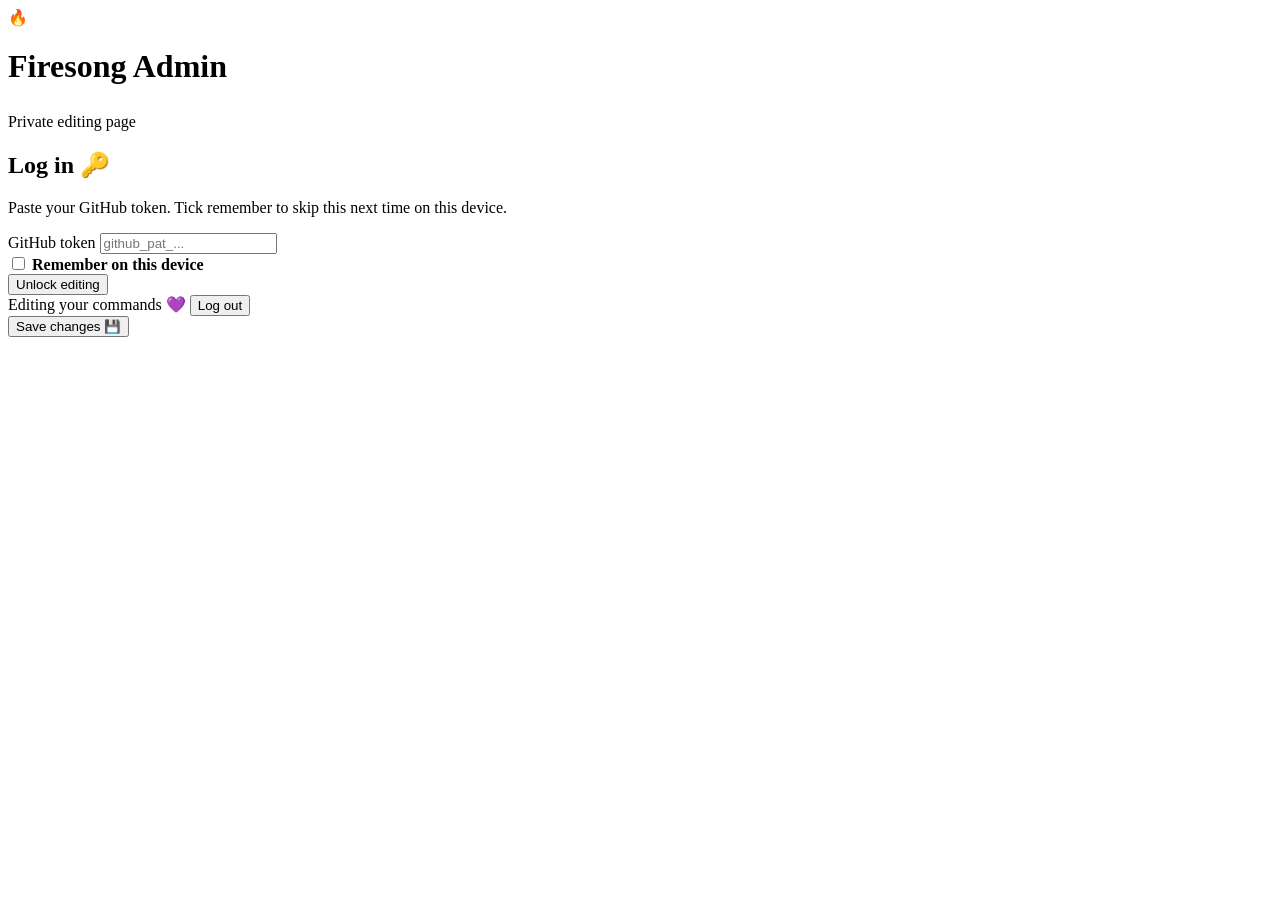
==== admin.html @ 9e0e5a0b "Add admin.html for admin page structure" ====
<!DOCTYPE html>
<html lang="en">
<head>
<meta charset="UTF-8">
<meta name="viewport" content="width=device-width, initial-scale=1.0">
<title>Firesong Admin</title>
<link href="https://fonts.googleapis.com/css2?family=Nunito:wght@400;600;700;800&display=swap" rel="stylesheet">
<link rel="stylesheet" href="assets/css/style.css">
<link rel="stylesheet" href="assets/css/admin.css">
</head>
<body>
<div class="container">

  <header style="margin-bottom: 28px;">
    <span class="flame">🔥</span>
    <h1>Firesong <span>Admin</span></h1>
  </header>
  <span class="admin-tag">Private editing page</span>

  <div id="status" class="status hidden"></div>

  <!-- LOGIN -->
  <div id="login">
    <div class="card">
      <h2>Log in 🔑</h2>
      <p class="note">Paste your GitHub token. Tick remember to skip this next time on this device.</p>
      <label>GitHub token</label>
      <input type="password" id="tokenInput" placeholder="github_pat_...">
      <div class="checkbox-row">
        <input type="checkbox" id="remember">
        <label for="remember" style="text-transform:none;color:var(--muted);font-weight:600;margin:0;">Remember on this device</label>
      </div>
      <button class="btn full" id="loginBtn">Unlock editing</button>
    </div>
  </div>

  <!-- DASHBOARD -->
  <div id="dash" class="hidden">
    <div class="topbar">
      <span class="who">Editing your commands 💜</span>
      <button class="logout" id="logoutBtn">Log out</button>
    </div>

    <div id="editor"></div>

    <div class="save-bar">
      <button class="btn full" id="saveBtn">Save changes 💾</button>
    </div>
  </div>

</div>

<script src="assets/js/admin.js"></script>
</body>
</html>
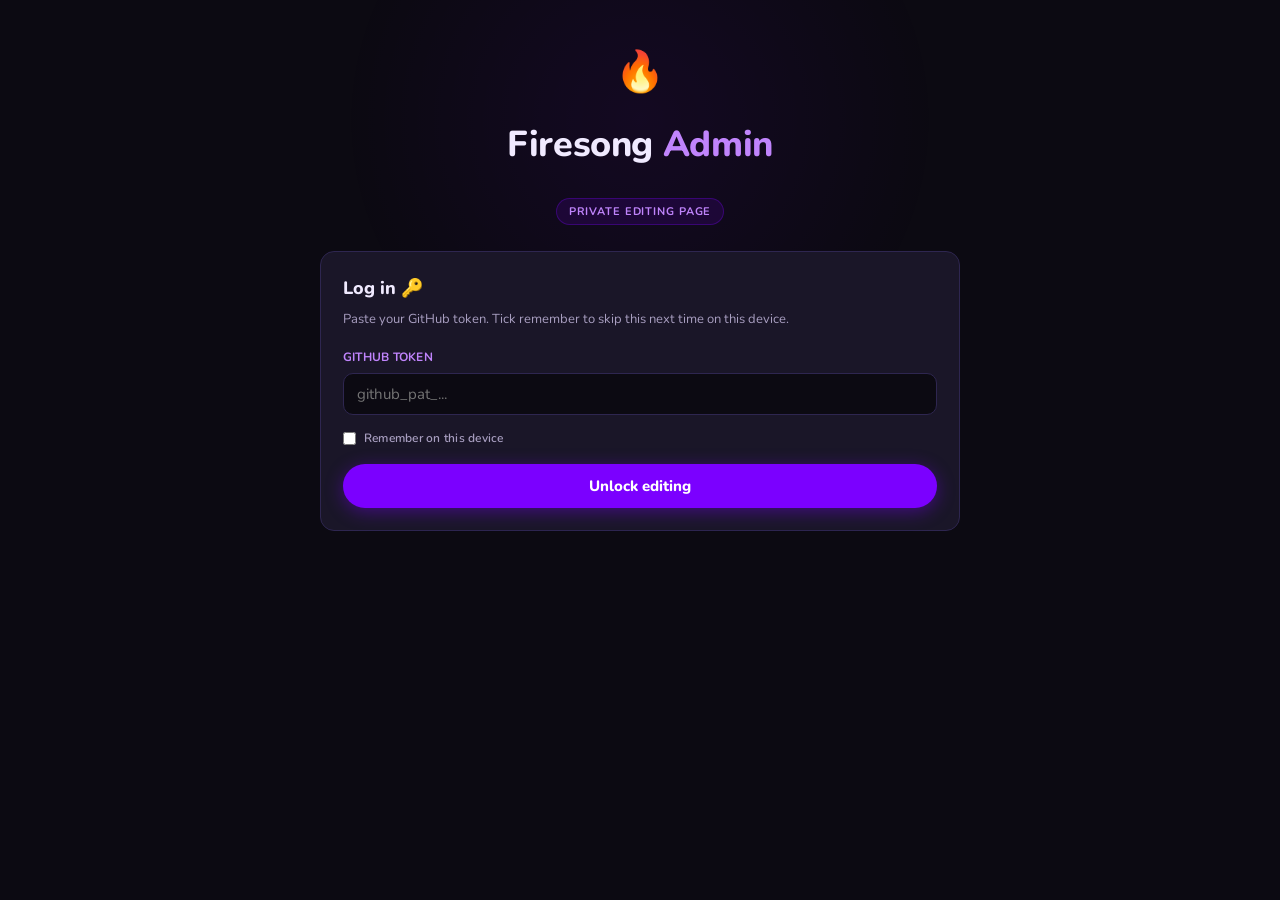
==== commit 2171bfea: "Adjust header margin and update dashboard labels" ====
--- a/admin.html
+++ b/admin.html
@@ -11,7 +11,7 @@
 <body>
 <div class="container">
 
-  <header style="margin-bottom: 28px;">
+  <header style="margin-bottom: 24px;">
     <span class="flame">🔥</span>
     <h1>Firesong <span>Admin</span></h1>
   </header>
@@ -37,14 +37,43 @@
   <!-- DASHBOARD -->
   <div id="dash" class="hidden">
     <div class="topbar">
-      <span class="who">Editing your commands 💜</span>
+      <span class="who">Editing your site 💜</span>
       <button class="logout" id="logoutBtn">Log out</button>
     </div>
 
-    <div id="editor"></div>
+    <div class="card">
+      <h2>🌙 Home: about</h2>
+      <p class="note">The intro on your homepage.</p>
+      <div id="ed-about"></div>
+      <div class="save-bar"><button class="btn full" data-act="save" data-res="about">Save about 💾</button></div>
+    </div>
 
-    <div class="save-bar">
-      <button class="btn full" id="saveBtn">Save changes 💾</button>
+    <div class="card">
+      <h2>📅 Schedule</h2>
+      <p class="note">Your stream days and times.</p>
+      <div id="ed-schedule"></div>
+      <div class="save-bar"><button class="btn full" data-act="save" data-res="schedule">Save schedule 💾</button></div>
+    </div>
+
+    <div class="card">
+      <h2>💜 Find me (socials)</h2>
+      <p class="note">The links on your homepage.</p>
+      <div id="ed-socials"></div>
+      <div class="save-bar"><button class="btn full" data-act="save" data-res="socials">Save socials 💾</button></div>
+    </div>
+
+    <div class="card">
+      <h2>🌈 Charity</h2>
+      <p class="note">The charity page content and current cause.</p>
+      <div id="ed-charity"></div>
+      <div class="save-bar"><button class="btn full" data-act="save" data-res="charity">Save charity 💾</button></div>
+    </div>
+
+    <div class="card">
+      <h2>⌨️ Commands</h2>
+      <p class="note">Your Twitch command list.</p>
+      <div id="ed-commands"></div>
+      <div class="save-bar"><button class="btn full" data-act="save" data-res="commands">Save commands 💾</button></div>
     </div>
   </div>
 
--- a/assets/css/style.css
+++ b/assets/css/style.css
@@ -0,0 +1,404 @@
+:root {
+  --bg: #0c0a12;
+  --surface: #1a1628;
+  --border: #2e2650;
+  --accent: #7B00FF;
+  --accent2: #c084fc;
+  --text: #f0eaff;
+  --muted: #a89ec0;
+  --green: #86efac;
+  --cmd-bg: rgba(123,0,255,0.12);
+  --cmd-border: rgba(123,0,255,0.3);
+  --gold: #fbbf24;
+  --gold-bg: rgba(251,191,36,0.10);
+  --gold-border: rgba(251,191,36,0.30);
+}
+
+*, *::before, *::after { box-sizing: border-box; margin: 0; padding: 0; }
+
+body {
+  background: var(--bg);
+  color: var(--text);
+  font-family: 'Nunito', sans-serif;
+  font-size: 16px;
+  line-height: 1.6;
+  min-height: 100vh;
+  overflow-x: hidden;
+}
+
+body::before {
+  content: '';
+  position: fixed;
+  top: -20%;
+  left: 50%;
+  transform: translateX(-50%);
+  width: 600px;
+  height: 600px;
+  background: radial-gradient(circle, rgba(123,0,255,0.07) 0%, transparent 70%);
+  pointer-events: none;
+  z-index: 0;
+}
+
+.container {
+  max-width: 680px;
+  margin: 0 auto;
+  padding: 40px 20px 80px;
+  position: relative;
+  z-index: 1;
+}
+
+/* Nav */
+nav {
+  display: flex;
+  justify-content: center;
+  gap: 8px;
+  margin-bottom: 40px;
+  flex-wrap: wrap;
+}
+
+nav a {
+  font-size: 13px;
+  font-weight: 700;
+  text-transform: uppercase;
+  letter-spacing: 0.08em;
+  color: var(--muted);
+  text-decoration: none;
+  padding: 8px 16px;
+  border-radius: 99px;
+  border: 1px solid var(--border);
+  transition: color 0.15s, border-color 0.15s, background 0.15s;
+}
+
+nav a:hover {
+  color: var(--accent2);
+  border-color: rgba(123,0,255,0.5);
+}
+
+nav a.active {
+  color: var(--text);
+  background: rgba(123,0,255,0.15);
+  border-color: rgba(123,0,255,0.4);
+}
+
+/* Header */
+header {
+  text-align: center;
+  margin-bottom: 48px;
+}
+
+.flame {
+  font-size: 40px;
+  display: block;
+  margin-bottom: 12px;
+  animation: flicker 3s ease-in-out infinite;
+}
+
+@keyframes flicker {
+  0%, 100% { opacity: 1; transform: scale(1); }
+  50% { opacity: 0.85; transform: scale(1.06); }
+}
+
+h1 {
+  font-size: clamp(26px, 6vw, 36px);
+  font-weight: 800;
+  color: var(--text);
+  margin-bottom: 6px;
+  letter-spacing: -0.01em;
+}
+
+h1 span { color: var(--accent2); }
+
+.tagline {
+  color: var(--muted);
+  font-size: 15px;
+  font-weight: 400;
+}
+
+.divider {
+  width: 80px;
+  height: 2px;
+  background: linear-gradient(to right, transparent, var(--accent), transparent);
+  margin: 20px auto;
+  border-radius: 2px;
+}
+
+.hint {
+  color: var(--muted);
+  font-size: 13px;
+  margin-top: 8px;
+}
+
+/* Sections */
+.section { margin-bottom: 32px; }
+
+.section-title {
+  font-size: 12px;
+  font-weight: 700;
+  text-transform: uppercase;
+  letter-spacing: 0.12em;
+  color: var(--accent2);
+  margin-bottom: 10px;
+  display: flex;
+  align-items: center;
+  gap: 10px;
+}
+
+.section-title::after {
+  content: '';
+  flex: 1;
+  height: 1px;
+  background: var(--border);
+}
+
+.section-title.gold { color: var(--gold); }
+.section-title.gold::after { background: rgba(251,191,36,0.25); }
+
+/* Commands */
+.commands { display: flex; flex-direction: column; gap: 2px; }
+
+.command {
+  display: flex;
+  flex-wrap: wrap;
+  align-items: center;
+  gap: 8px;
+  padding: 10px 12px;
+  border-radius: 8px;
+  transition: background 0.15s;
+}
+
+.command:hover { background: var(--surface); }
+
+.command.special {
+  background: var(--gold-bg);
+  border: 1px solid var(--gold-border);
+  border-radius: 10px;
+}
+
+.command.special:hover { background: rgba(251,191,36,0.15); }
+
+.cmd {
+  font-family: 'Nunito', sans-serif;
+  font-size: 14px;
+  font-weight: 700;
+  color: var(--accent2);
+  background: var(--cmd-bg);
+  border: 1px solid var(--cmd-border);
+  border-radius: 6px;
+  padding: 4px 10px;
+  cursor: pointer;
+  transition: background 0.15s, border-color 0.15s, color 0.15s;
+  user-select: none;
+  white-space: nowrap;
+  display: inline-flex;
+  align-items: center;
+  gap: 4px;
+}
+
+.cmd:hover {
+  background: rgba(123,0,255,0.22);
+  border-color: rgba(123,0,255,0.5);
+}
+
+.cmd:active { transform: scale(0.97); }
+
+.cmd .icon { font-size: 10px; opacity: 0.6; }
+
+.cmd.copied {
+  background: rgba(134,239,172,0.12);
+  border-color: rgba(134,239,172,0.4);
+  color: var(--green);
+}
+
+.cmd.gold-cmd {
+  color: var(--gold);
+  background: var(--gold-bg);
+  border-color: var(--gold-border);
+}
+
+.cmd.gold-cmd:hover {
+  background: rgba(251,191,36,0.18);
+  border-color: rgba(251,191,36,0.5);
+}
+
+.inline-desc {
+  color: var(--muted);
+  font-size: 14px;
+  flex: 1;
+  min-width: 140px;
+}
+
+.inline-desc.gold { color: #e5c97a; }
+
+.label {
+  color: var(--muted);
+  font-size: 13px;
+  font-weight: 600;
+  white-space: nowrap;
+}
+
+.badge {
+  font-size: 10px;
+  font-weight: 700;
+  letter-spacing: 0.06em;
+  padding: 2px 7px;
+  border-radius: 99px;
+  text-transform: uppercase;
+  white-space: nowrap;
+}
+
+.badge-se { background: rgba(180,100,220,0.15); color: #d4a0f0; border: 1px solid rgba(180,100,220,0.25); }
+
+/* Toast */
+.toast {
+  position: fixed;
+  bottom: 28px;
+  left: 50%;
+  transform: translateX(-50%) translateY(60px);
+  background: var(--green);
+  color: #0c0a12;
+  font-family: 'Nunito', sans-serif;
+  font-size: 13px;
+  font-weight: 700;
+  padding: 8px 20px;
+  border-radius: 99px;
+  transition: transform 0.25s ease;
+  pointer-events: none;
+  z-index: 100;
+}
+
+.toast.show { transform: translateX(-50%) translateY(0); }
+
+/* Loading + empty states */
+.state-msg {
+  text-align: center;
+  color: var(--muted);
+  font-size: 14px;
+  padding: 30px 0;
+}
+
+/* About card (home + charity) */
+.about-card {
+  background: var(--surface);
+  border: 1px solid var(--border);
+  border-radius: 14px;
+  padding: 20px 22px;
+}
+.about-card p { margin-bottom: 12px; }
+.about-card p:last-child { margin-bottom: 0; }
+
+.pills { display: flex; flex-wrap: wrap; gap: 8px; margin-top: 14px; }
+.pill {
+  font-size: 12px;
+  font-weight: 700;
+  padding: 5px 12px;
+  border-radius: 99px;
+  background: rgba(123,0,255,0.12);
+  border: 1px solid rgba(123,0,255,0.3);
+  color: var(--accent2);
+}
+
+/* Schedule */
+.schedule { display: flex; flex-direction: column; gap: 8px; }
+.day {
+  display: flex;
+  align-items: center;
+  gap: 14px;
+  background: var(--surface);
+  border: 1px solid var(--border);
+  border-radius: 10px;
+  padding: 14px 16px;
+}
+.day .name { font-weight: 800; font-size: 15px; width: 110px; flex-shrink: 0; }
+.day .time { color: var(--accent2); font-weight: 700; font-size: 14px; }
+.day .game { color: var(--muted); font-size: 14px; margin-left: auto; }
+.schedule-note { color: var(--muted); font-size: 13px; margin-top: 10px; text-align: center; }
+
+/* Socials */
+.socials { display: grid; grid-template-columns: 1fr 1fr; gap: 10px; }
+.social {
+  display: flex;
+  align-items: center;
+  gap: 12px;
+  background: var(--surface);
+  border: 1px solid var(--border);
+  border-radius: 10px;
+  padding: 14px 16px;
+  text-decoration: none;
+  color: var(--text);
+  transition: border-color 0.15s, background 0.15s, transform 0.15s;
+}
+.social:hover { border-color: rgba(123,0,255,0.5); background: rgba(123,0,255,0.08); transform: translateY(-2px); }
+.social .ico { font-size: 22px; flex-shrink: 0; }
+.social .txt { display: flex; flex-direction: column; line-height: 1.3; }
+.social .label { font-weight: 700; font-size: 14px; }
+.social .sub { color: var(--muted); font-size: 12px; }
+.social.wide { grid-column: 1 / -1; }
+.social.primary { background: rgba(123,0,255,0.15); border-color: rgba(123,0,255,0.4); }
+
+/* Charity featured cause */
+.cause {
+  background: linear-gradient(135deg, rgba(123,0,255,0.12), rgba(192,132,252,0.06));
+  border: 1px solid rgba(123,0,255,0.35);
+  border-radius: 16px;
+  padding: 26px 24px;
+  text-align: center;
+}
+.cause .cause-badge {
+  font-size: 11px;
+  font-weight: 700;
+  letter-spacing: 0.1em;
+  text-transform: uppercase;
+  color: var(--green);
+  background: rgba(134,239,172,0.12);
+  border: 1px solid rgba(134,239,172,0.35);
+  padding: 4px 14px;
+  border-radius: 99px;
+  display: inline-block;
+  margin-bottom: 14px;
+}
+.cause h2 { font-size: 24px; font-weight: 800; margin-bottom: 10px; }
+.cause p { color: var(--muted); font-size: 15px; margin-bottom: 20px; }
+.donate-btn {
+  display: inline-block;
+  background: var(--accent);
+  color: #fff;
+  font-weight: 800;
+  font-size: 15px;
+  text-decoration: none;
+  padding: 13px 32px;
+  border-radius: 99px;
+  transition: transform 0.15s, box-shadow 0.15s, background 0.15s;
+  box-shadow: 0 4px 20px rgba(123,0,255,0.4);
+}
+.donate-btn:hover { background: #8f1aff; transform: translateY(-2px); box-shadow: 0 6px 26px rgba(123,0,255,0.55); }
+
+/* Charity steps */
+.steps { display: flex; flex-direction: column; gap: 10px; }
+.step {
+  display: flex;
+  align-items: flex-start;
+  gap: 14px;
+  background: var(--surface);
+  border: 1px solid var(--border);
+  border-radius: 10px;
+  padding: 16px 18px;
+}
+.step .num { font-weight: 800; color: var(--accent2); font-size: 18px; flex-shrink: 0; width: 24px; }
+.step .txt { font-size: 14px; }
+
+/* Footer */
+footer {
+  text-align: center;
+  margin-top: 48px;
+  color: var(--muted);
+  font-size: 14px;
+}
+
+footer a { color: var(--accent2); text-decoration: none; font-weight: 600; }
+footer a:hover { text-decoration: underline; }
+
+@media (max-width: 480px) {
+  .container { padding: 28px 14px 60px; }
+  .command { padding: 9px 10px; }
+  .cmd { font-size: 13px; }
+}
--- a/assets/css/admin.css
+++ b/assets/css/admin.css
@@ -0,0 +1,164 @@
+/* Admin page styles, layered on top of style.css */
+
+.admin-tag {
+  display: block;
+  width: fit-content;
+  margin: 0 auto 26px;
+  font-size: 11px;
+  font-weight: 700;
+  letter-spacing: 0.08em;
+  text-transform: uppercase;
+  color: var(--accent2);
+  background: rgba(123,0,255,0.12);
+  border: 1px solid rgba(123,0,255,0.3);
+  padding: 4px 12px;
+  border-radius: 99px;
+}
+
+.card {
+  background: var(--surface);
+  border: 1px solid var(--border);
+  border-radius: 14px;
+  padding: 22px 22px;
+  margin-bottom: 18px;
+}
+
+.card h2 { font-size: 18px; font-weight: 800; margin-bottom: 6px; }
+.card .note { color: var(--muted); font-size: 13px; margin-bottom: 18px; }
+
+label {
+  display: block;
+  font-size: 12px;
+  font-weight: 700;
+  color: var(--accent2);
+  margin-bottom: 6px;
+  letter-spacing: 0.02em;
+  text-transform: uppercase;
+}
+
+input[type="text"], input[type="password"], textarea {
+  width: 100%;
+  background: var(--bg);
+  border: 1px solid var(--border);
+  color: var(--text);
+  font-family: 'Nunito', sans-serif;
+  font-size: 15px;
+  border-radius: 10px;
+  padding: 10px 13px;
+  margin-bottom: 14px;
+  resize: vertical;
+}
+
+input:focus, textarea:focus { outline: none; border-color: rgba(123,0,255,0.6); }
+
+.checkbox-row {
+  display: flex;
+  align-items: center;
+  gap: 8px;
+  margin-bottom: 16px;
+  font-size: 14px;
+  color: var(--muted);
+}
+.checkbox-row input { width: auto; margin: 0; }
+
+.btn {
+  background: var(--accent);
+  color: #fff;
+  font-weight: 800;
+  font-size: 15px;
+  border: none;
+  border-radius: 99px;
+  padding: 12px 26px;
+  cursor: pointer;
+  font-family: 'Nunito', sans-serif;
+  transition: transform 0.15s, background 0.15s;
+  box-shadow: 0 4px 18px rgba(123,0,255,0.4);
+}
+.btn:hover { background: #8f1aff; transform: translateY(-2px); }
+.btn:disabled { opacity: 0.5; cursor: default; transform: none; box-shadow: none; }
+.btn.full { width: 100%; }
+
+.btn-sm {
+  background: rgba(123,0,255,0.15);
+  color: var(--accent2);
+  border: 1px solid rgba(123,0,255,0.3);
+  font-weight: 700;
+  font-size: 13px;
+  border-radius: 8px;
+  padding: 6px 12px;
+  cursor: pointer;
+  font-family: 'Nunito', sans-serif;
+  box-shadow: none;
+  transition: background 0.15s;
+}
+.btn-sm:hover { background: rgba(123,0,255,0.28); }
+
+.btn-danger {
+  background: rgba(244,114,114,0.12);
+  color: #f47272;
+  border: 1px solid rgba(244,114,114,0.3);
+}
+.btn-danger:hover { background: rgba(244,114,114,0.22); }
+
+.topbar {
+  display: flex;
+  justify-content: space-between;
+  align-items: center;
+  margin-bottom: 20px;
+}
+.topbar .who { font-size: 13px; color: var(--muted); }
+.logout { font-size: 13px; color: var(--accent2); cursor: pointer; font-weight: 700; background: none; border: none; font-family: 'Nunito', sans-serif; }
+
+.sec-card {
+  background: var(--surface);
+  border: 1px solid var(--border);
+  border-radius: 14px;
+  padding: 18px 18px;
+  margin-bottom: 16px;
+}
+
+.sec-head {
+  display: flex;
+  gap: 10px;
+  align-items: flex-end;
+  margin-bottom: 14px;
+}
+.sec-head .icon-field { width: 70px; flex-shrink: 0; }
+.sec-head .title-field { flex: 1; }
+.sec-head input { margin-bottom: 0; }
+
+.row-item {
+  background: var(--bg);
+  border: 1px solid var(--border);
+  border-radius: 10px;
+  padding: 12px 14px;
+  margin-bottom: 10px;
+}
+.row-item .small-label { font-size: 11px; }
+.row-item input { margin-bottom: 8px; }
+.row-item input:last-of-type { margin-bottom: 10px; }
+
+.row-actions { display: flex; gap: 8px; flex-wrap: wrap; }
+.sec-actions { display: flex; gap: 8px; flex-wrap: wrap; margin-top: 4px; }
+
+.add-section-wrap { margin: 8px 0 24px; }
+
+.status {
+  text-align: center;
+  font-size: 14px;
+  padding: 12px;
+  border-radius: 10px;
+  margin-bottom: 16px;
+}
+.status.ok { color: var(--green); background: rgba(134,239,172,0.1); border: 1px solid rgba(134,239,172,0.3); }
+.status.err { color: #f47272; background: rgba(244,114,114,0.1); border: 1px solid rgba(244,114,114,0.3); }
+.status.info { color: var(--muted); background: rgba(168,158,192,0.08); border: 1px solid var(--border); }
+
+.hidden { display: none; }
+
+.save-bar {
+  position: sticky;
+  bottom: 0;
+  background: linear-gradient(to top, var(--bg) 60%, transparent);
+  padding: 16px 0 8px;
+}
